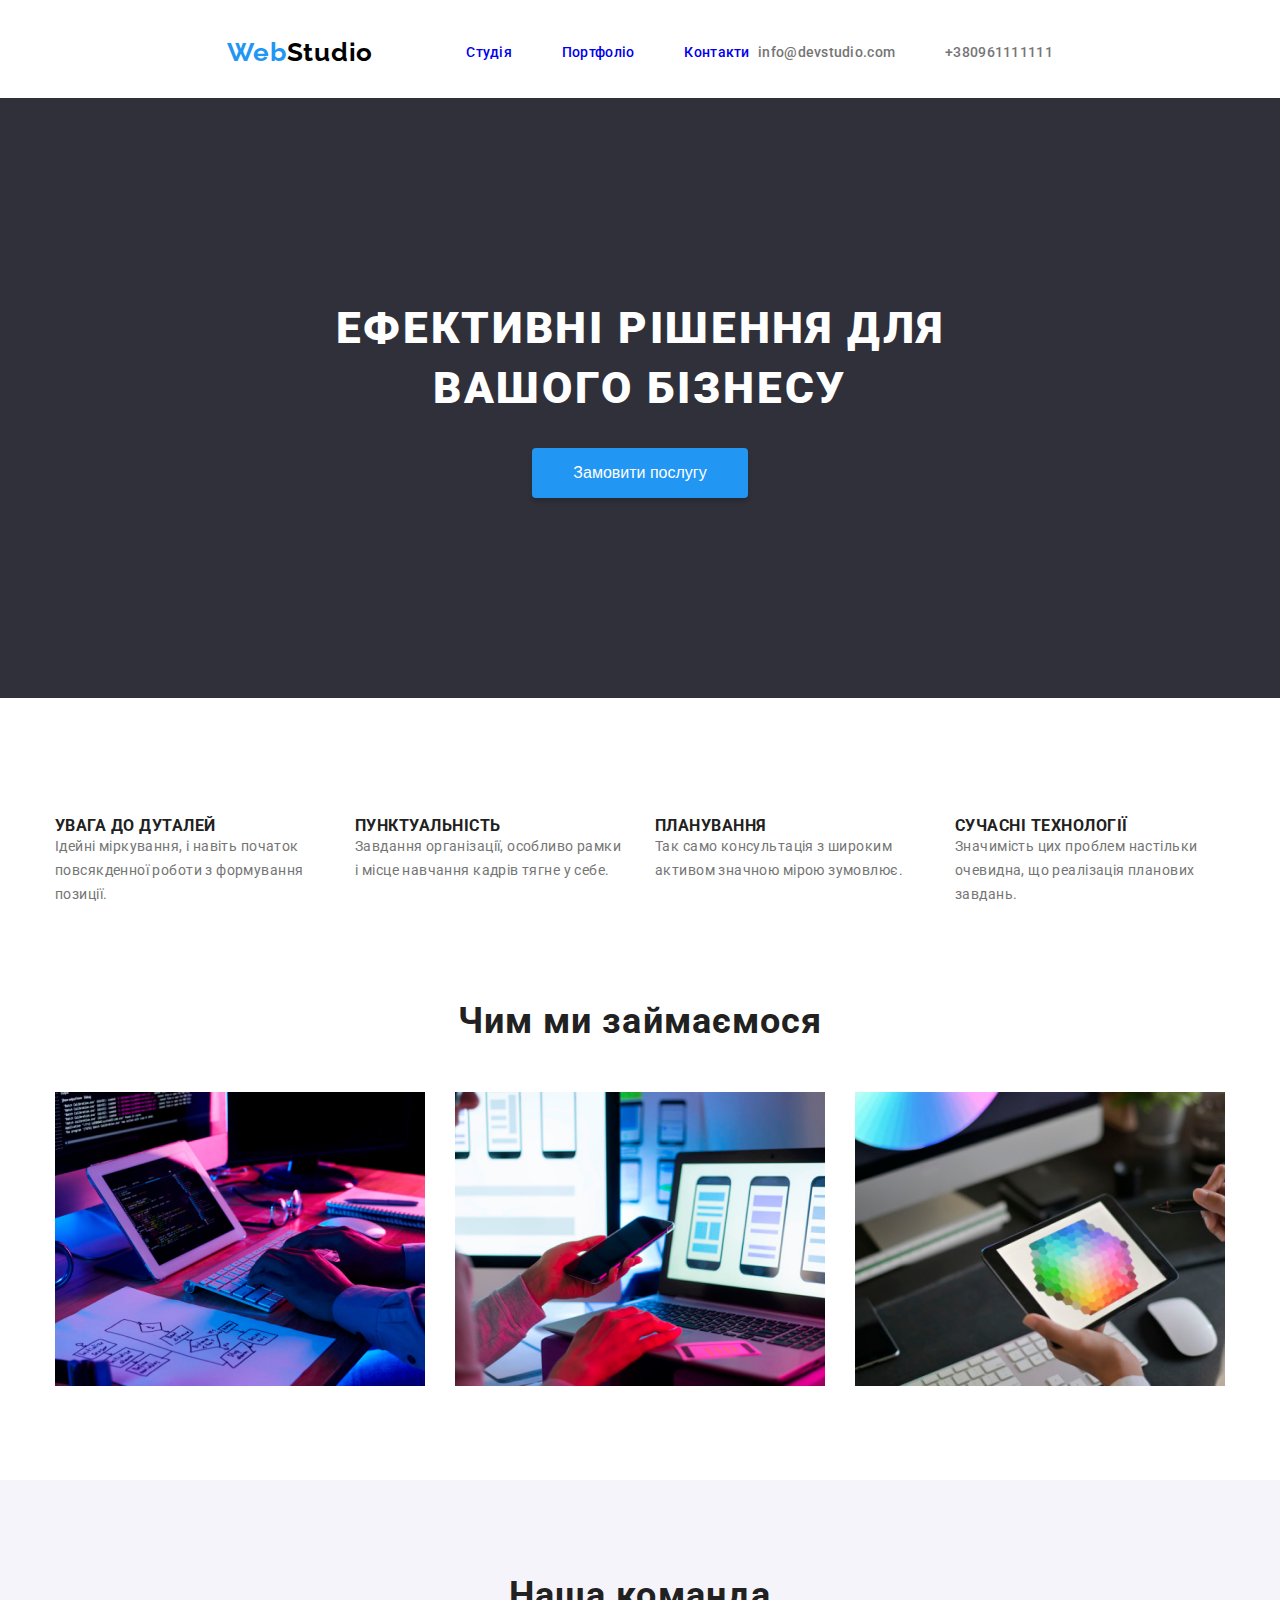
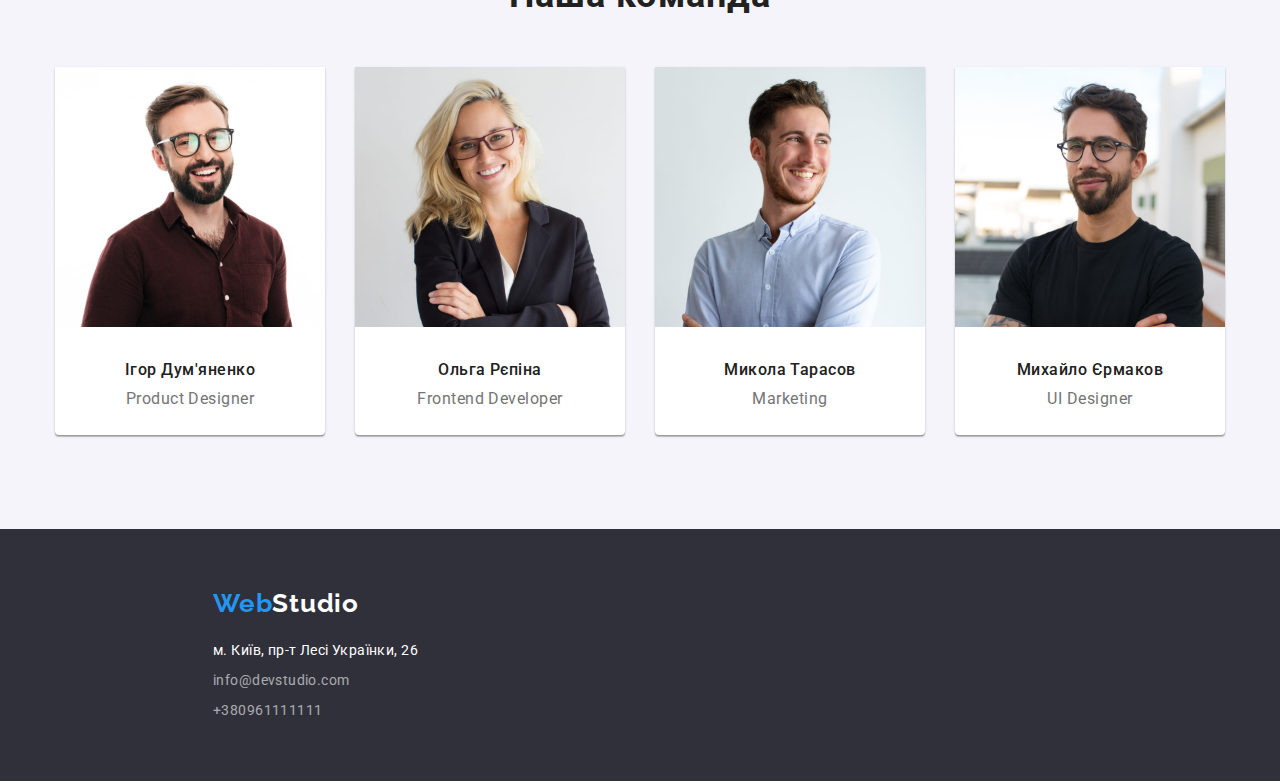
==== index.html @ 9a968c68 "clone" ====
<!DOCTYPE html>
<html lang="uk">
    <head>
        <title>Web Studio</title>
        <link rel="stylesheet" href="./style/style.css">
        <link href="https://fonts.googleapis.com/css?family=Roboto:400,500,700,900&display=swap" rel="stylesheet">
        <link href="https://fonts.googleapis.com/css?family=Raleway:700&display=swap" rel="stylesheet">
        <meta charset="UTF-8">
    </head>
    <body>
        <header id="pageTop" class="navigation-bar">
            <ul class="navigation">
                <li><a href="./index.html" class="logo"><span class="color-blue">Web</span>Studio</a></li>
                <li><a href="./index.html" class="nav-link">Студія</a></li>
                <li><a href="./portfolio.html" class="nav-link">Портфоліо</a></li>
                <li><a href="#contacts" class="nav-link">Контакти</a></li>
            </ul>
            <ul class="adress">
                <li><a href="mailto:info@devstudio.com" class="adress email">info@devstudio.com</a></li>
                <li><a href="tel:+380961111111" class="adress">+380961111111</a></li>
            </ul>
        </header>

        <main>
            <section class="hero-section">
                <h1 class="hero-title">Ефективні рішення для<br> вашого бізнесу</h1>
                <button class="make-order" type="button">Замовити послугу</button>
            </section>

            <section>
                <h2></h2>
                <ul class="feature-list">
                    <li class="feature">
                        <h3 class="feature-title">Увага до дуталей</h3>
                        <p class="feature-mean">
                            Ідейні міркування, і навіть початок повсякденної роботи з формування позиції.
                        </p>
                    </li>

                    <li class="feature">
                        <h3 class="feature-title">Пунктуальність</h3>
                        <p class="feature-mean">
                            Завдання організації, особливо рамки і місце навчання кадрів тягне у себе.
                        </p>
                    </li>

                    <li class="feature">
                        <h3 class="feature-title">Планування</h3>
                        <p class="feature-mean">
                            Так само консультація з широким активом значною мірою зумовлює.
                        </p>
                    </li>

                    <li class="feature">
                        <h3 class="feature-title">Сучасні технології</h3>
                        <p class="feature-mean">
                            Значимість цих проблем настільки очевидна, що реалізація планових завдань.
                        </p>
                    </li>
                </ul>
            </section>

            <section id="portfolio" class="portfolio">
                <h2 class="section-title">Чим ми займаємося</h2>
                <ul class="portfolio-img">
                    <img src="./images/image1.jpg" alt="Робота за компьютером" width="370px" height="294px">
                    <img src="./images/image2.jpg" alt="Робота за компьютером та телефоном" width="370px" height="294px">
                    <img src="./images/image3.jpg" alt="Робота за планшетом" width="370px" height="294px">
                </ul>
            </section>

            <section id="team" class="team">
                <h2 class="section-title">Наша команда</h2>
                <ul class="team-list">
                    <li class="part-of-team">
                        <img src="./images/igor.jpg" alt="Хлопець у окулярах" width="270px" height="260px">
                        <h3 class="team-member-name">Ігор Дум'яненко</h3>
                        <p class="team-member-post">Product Designer</p>
                    </li>
                    
                    <li class="part-of-team">
                        <img src="./images/olga.jpg" alt="Дівчина в окулярах" width="270px" height="260px">
                        <h3 class="team-member-name">Ольга Рєпіна</h3>
                        <p class="team-member-post">Frontend Developer</p>
                    </li>

                    <li class="part-of-team">
                        <img src="./images/mikola.jpg" alt="Усміхнений хлопець" width="270px" height="260px">
                        <h3 class="team-member-name">Микола Тарасов</h3>
                        <p class="team-member-post">Marketing</p>
                    </li>

                    <li class="part-of-team">
                        <img src="./images/mihaylo.jpg" alt="Хлопець у окулярах та чорній футболці" width="270px" height="260px">
                        <h3 class="team-member-name">Михайло Єрмаков</h3>
                        <p class="team-member-post">UI Designer</p>
                    </li>
                </ul>
            </section>
        </main>

        <footer id="contacts" class="contacts">
            <address>
                <ul class="adress-list">
                    <li class="footer"><a href="./index.html" class="logo footer"><span class="color-blue">Web</span>Studio</a></li>
                    <li class="address-footer"><a href="https://goo.gl/maps/CPtrU1FHBa2aNyZL9" target="_blank" rel="noopener noreferrer nofollow" class="map-adress">м. Київ, пр-т Лесі Українки, 26</a></li>
                    <li class="address-footer"><a href="mailto:info@devstudio.com" class="email-tel">info@devstudio.com</a></li>
                    <li class="address-footer"><a href="tel:+380961111111" class="email-tel">+380961111111</a></li>
                </ul>
            </address>
        </footer>

    </body>
</html>
---- style/style.css ----
p,
h1,
h2,
h3,
h4,
h5,
h6 {
  margin: 0;
}

ul,
ol {
  margin: 0;
  padding-left: 0;
}

button {
  cursor: pointer;
}

address {
  font-style: normal;
}

ul{
    list-style-type: none;
}

a{
    text-decoration: none;
}

a:visited{
    color: rgba(33, 33, 33, 1);
}

a:hover{
    color: rgba(33, 150, 243, 1);
}

a:focus{
    color: rgba(33, 150, 243, 1);
}

button:hover{
    cursor: pointer;
}

body{
    font-family: 'Roboto', 'Raleway', sans-serif;
    background-color: #FFFFFF;
    color: #212121;
    font-size: 14px;
}

.hiden{
    display: none;
}

.section-title{
    font-weight: 700;
    font-size: 36px;
    line-height: 1.17;
    text-align: center;
    letter-spacing: 0.03em;
    color: rgba(33, 33, 33, 1);
}




.navigation-bar{
    background: rgba(255, 255, 255, 1);
    height: 41px;
    display: flex;
    flex-direction: row;
    justify-content: space-around;
    align-items: center;
    padding: 24px 215px 25px 215px;
}

.navigation{
    display: flex;
    align-content: center;
    justify-content: center;
    align-items: center;
}

.nav-link{
    margin-left: 50px;
    font-weight: 500;
    
    line-height: 1.15;
    letter-spacing: 0.02em;
}

.adress{
    color: rgba(117, 117, 117, 1);
    display: flex;
    align-content: center;
    justify-content: center;
    align-items: center;
    font-weight: 500;
    
    line-height: 1.15;
    letter-spacing: 0.02em;
}

.email{
    margin-right: 50px;
}

.logo{
    margin-right: 43px;
    font-family: 'Raleway';
    font-weight: 700;
    font-size: 26px;
    line-height: 1.15;
    letter-spacing: 0.03em;
    color: rgba(0, 0, 0, 1);
}

.color-blue{
    color: rgba(33, 150, 243, 1);

}




.hero-section{
     
    margin-left: calc(50% - 50vw);
    width: 100vw;
    height: 600px;
    background: rgba(47, 48, 58, 1);
    color: rgba(255, 255, 255, 1);
    display: flex;
    align-items: center;
    flex-wrap: wrap;
    align-content: center;
    justify-content: center;
    flex-direction: column;
}

.hero-title{
    font-weight: 900;
    font-size: 44px;
    line-height: 1.365;
    text-align: center;
    letter-spacing: 0.06em;
    text-transform: uppercase;
}

.make-order{
    width: 216px;
    height: 50px;
    background: rgba(33, 150, 243, 1);
    box-shadow: 0px 4px 4px rgba(0, 0, 0, 0.15);
    border-radius: 4px;
    border: 0px;
    margin: 30px auto 0;
    color: rgba(255, 255, 255, 1);
    font-size: 16px;
}



.feature-list{
    width: fit-content;
    margin: 120px auto 0;
    gap: 30px;
    display: flex;
    align-content: center;
    flex-direction: row;
    align-items: flex-start;
    justify-content: center;
}

.feature{
    width: 270px;
}

.feature-mean{
    line-height: 1.72;
    letter-spacing: 0.03em;
    color: rgba(117, 117, 117, 1);
}

.feature-title{
    line-height: 0.98;
    letter-spacing: 0.03em;
    text-transform: uppercase;
    color: rgba(33, 33, 33, 1);
}




.portfolio-img{
    display: flex;
    flex-direction: row;
    align-content: center;
    justify-content: center;
    align-items: center;
    gap: 30px;
}

.portfolio{
    padding-bottom: 94px;
    margin-left: calc(50% - 50vw);
    width: 100vw;
    padding-top: 94px;
}

.portfolio > h2{
    margin-bottom: 50px;
}




.team{
     
    margin-left: calc(50% - 50vw);
    width: 100vw;
    background: rgba(245, 244, 250, 1);
    padding-bottom: 94px;
    padding-top: 94px;
}

.team > h2{
    margin-bottom: 50px;
}

.team-list{
    display: flex;
    gap: 30px;
    width: fit-content;
    margin: 0 auto;
}

.part-of-team{
    background: #FFFFFF;
    width: 270px;
    height: 368px;
    box-shadow: 0px 1px 3px rgba(0, 0, 0, 0.12), 0px 1px 1px rgba(0, 0, 0, 0.14), 0px 2px 1px rgba(0, 0, 0, 0.2);
    border-radius: 0px 0px 4px 4px;
     
    padding: 0;
}

.team-member-name{
    margin: 30px auto 10px;

    font-weight: 500;
    font-size: 16px;
    line-height: 1.2;
    text-align: center;
    letter-spacing: 0.03em;
    color: rgba(33, 33, 33, 1);
}

.team-member-post{
    margin: 10px auto 30px;

    font-size: 16px;
    line-height: 1.2;
    text-align: center;
    letter-spacing: 0.03em;
    color: rgba(117, 117, 117, 1);
}



.contacts{
    margin-left: calc(50% - 50vw);
    width: 100vw;
    background: rgba(47, 48, 58, 1);
    height: 192px;
    padding-top: 60px;
    margin-bottom: -5px;
}

.adress-list{
    margin-left: 213px;
}

.footer{
    height: 31px;
    margin-bottom: 20px;
}

.logo.footer{
    color: rgba(255, 255, 255, 1);
}

.address-footer{
    margin-bottom: 9px;
    line-height: 1.5;
    letter-spacing: 0.03em;
    font-style: normal;
}

.email-tel{
    color: rgba(255, 255, 255, 0.6);
}

.map-adress{
    color: rgba(255, 255, 255, 1);
}

.map-adress:hover{
    color: rgba(255, 255, 255, 1);
}



.nav-button{
    padding: 6px 22px;
    background: rgba(245, 244, 250, 1);
    border-radius: 4px;
    border: 0px;
    color: rgba(33, 33, 33, 1);
}

.nav-button:hover{
    background: rgba(33, 150, 243, 1);
    box-shadow: 0px 3px 1px rgba(0, 0, 0, 0.1), 0px 1px 2px rgba(0, 0, 0, 0.08), 0px 2px 2px rgba(0, 0, 0, 0.12);
    border-radius: 4px;
    color: rgba(255, 255, 255, 1);
}

.nav-button:focus{
    background: rgba(33, 150, 243, 1);
    box-shadow: 0px 3px 1px rgba(0, 0, 0, 0.1), 0px 1px 2px rgba(0, 0, 0, 0.08), 0px 2px 2px rgba(0, 0, 0, 0.12);
    border-radius: 4px;
    color: rgba(255, 255, 255, 1);
}

.button-list{
    display: flex;
    align-items: center;
    flex-wrap: nowrap;
    flex-direction: row;
    justify-content: center;
    gap: 8px;
}




.portfolio-list-of-projects{
    margin: 0 auto 94px;
    margin-top: 50px;
    display: flex;
    flex-wrap: wrap;
    align-items: center;
    justify-content: center;
    flex-direction: row;
    align-content: center;
    gap: 30px;
    width: 1200px;
}

.portfolio-list-of-projects>li{
    width: 370px;
    height: 404px;
    border: 1px solid rgb(238, 238, 238);
}

.project-name{
    width: 322px;
    margin: 20px 24px 0;


     
    font-weight: 700;
    font-size: 18px;
    line-height: 2;
    letter-spacing: 0.06em;
    color: rgba(33, 33, 33, 1);
}

.project-category{
    width: 322px;
    margin: 4px 24px 20px;

     
    
    font-size: 16px;
    line-height: 1.88;
    letter-spacing: 0.03em;
    color: rgba(117, 117, 117, 1);
}
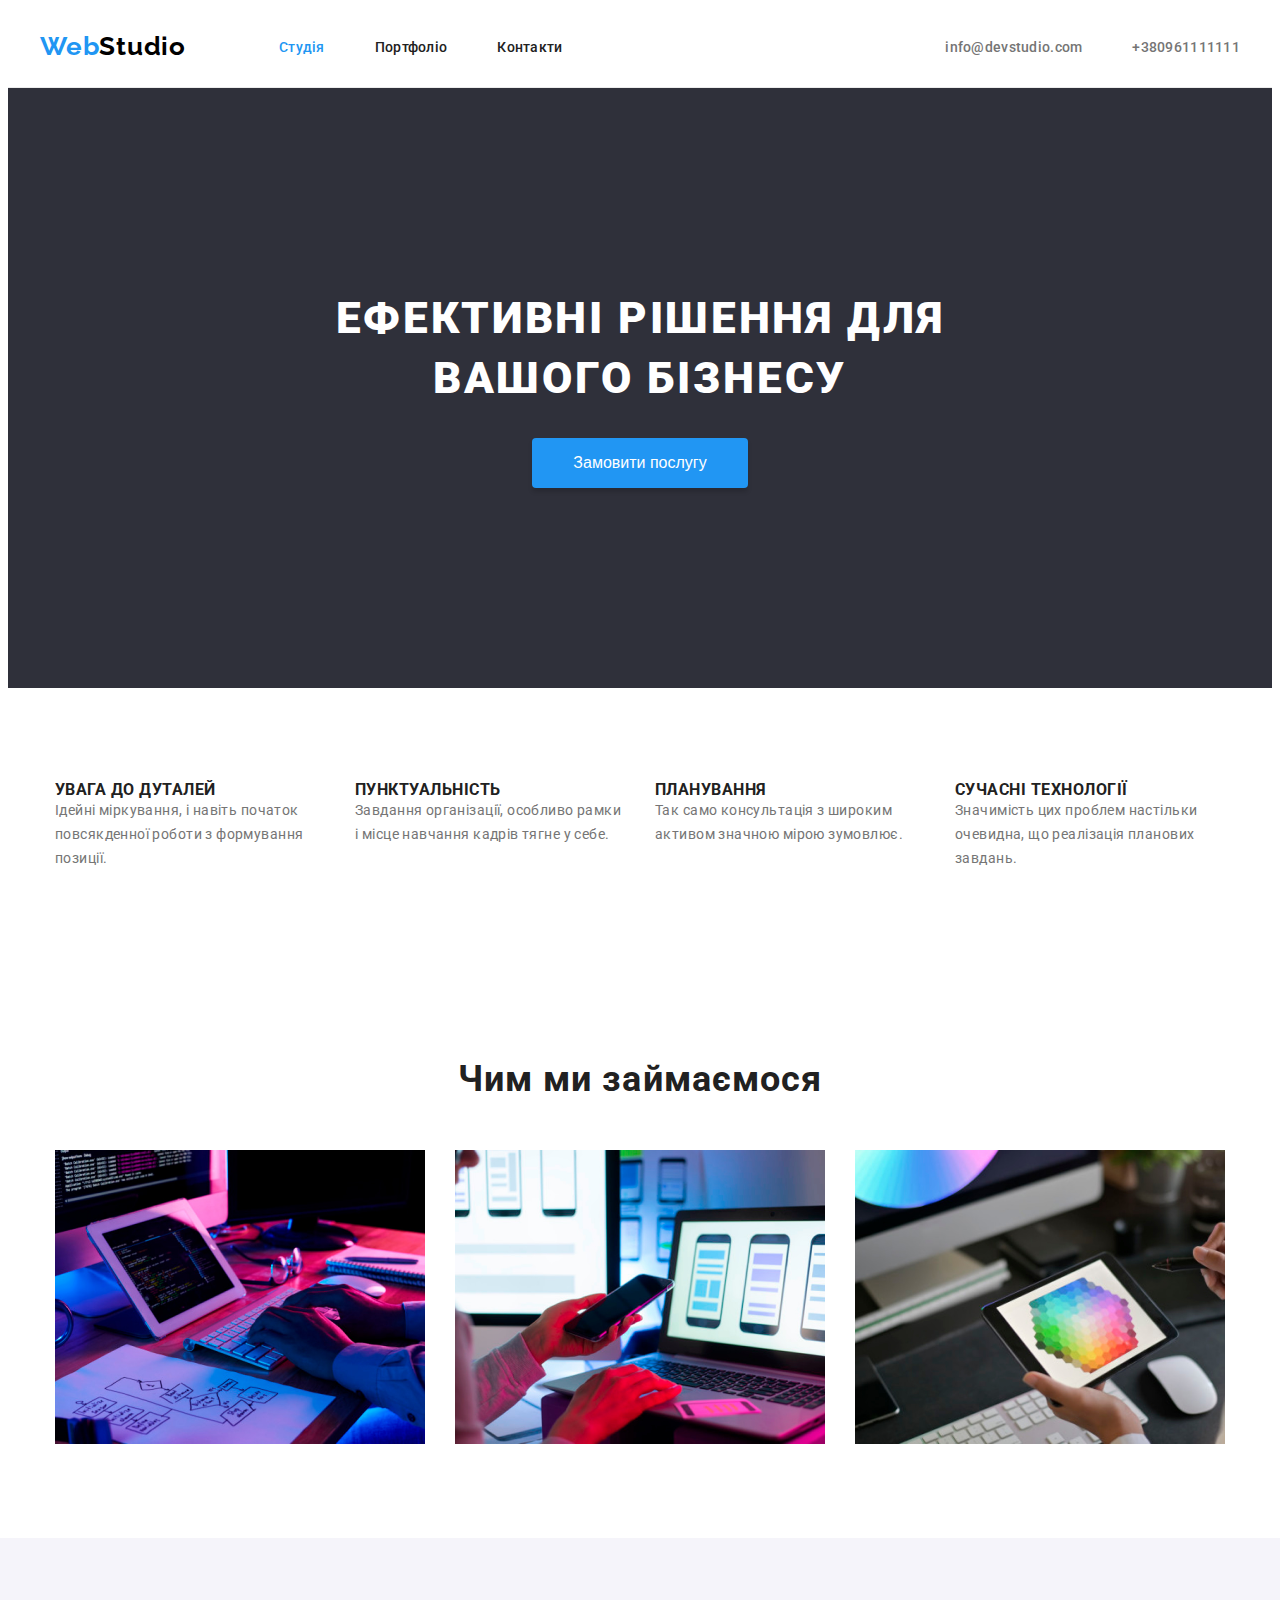
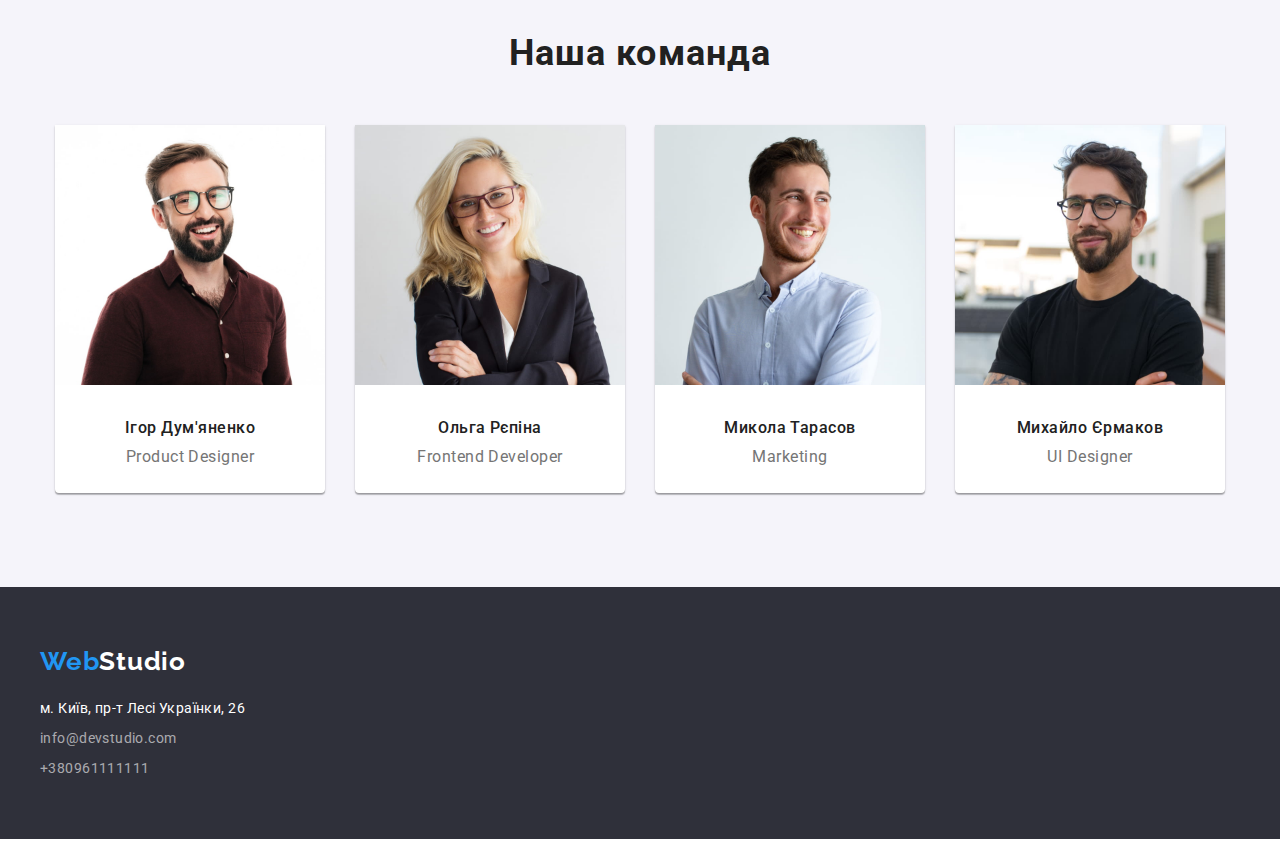
==== commit 7d9128a2: "виправлення с 3 домашнього" ====
--- a/index.html
+++ b/index.html
@@ -9,105 +9,117 @@
     </head>
     <body>
         <header id="pageTop" class="navigation-bar">
-            <ul class="navigation">
-                <li><a href="./index.html" class="logo"><span class="color-blue">Web</span>Studio</a></li>
-                <li><a href="./index.html" class="nav-link">Студія</a></li>
-                <li><a href="./portfolio.html" class="nav-link">Портфоліо</a></li>
-                <li><a href="#contacts" class="nav-link">Контакти</a></li>
-            </ul>
-            <ul class="adress">
-                <li><a href="mailto:info@devstudio.com" class="adress email">info@devstudio.com</a></li>
-                <li><a href="tel:+380961111111" class="adress">+380961111111</a></li>
-            </ul>
+            <div class="container navigation-container">
+                <ul class="navigation">
+                    <li><a href="./index.html" class="logo"><span class="color-blue">Web</span>Studio</a></li>
+                    <li><a href="./index.html" class="nav-link current">Студія</a></li>
+                    <li><a href="./portfolio.html" class="nav-link">Портфоліо</a></li>
+                    <li><a href="#contacts" class="nav-link">Контакти</a></li>
+                </ul>
+                <ul class="adress">
+                    <li><a href="mailto:info@devstudio.com" class="adress email">info@devstudio.com</a></li>
+                    <li><a href="tel:+380961111111" class="adress">+380961111111</a></li>
+                </ul>
+            </div>
         </header>
 
         <main>
-            <section class="hero-section">
-                <h1 class="hero-title">Ефективні рішення для<br> вашого бізнесу</h1>
-                <button class="make-order" type="button">Замовити послугу</button>
+            <section class="hero-section section">
+                <div class="container hero-container">
+                    <h1 class="hero-title">Ефективні рішення для<br> вашого бізнесу</h1>
+                    <button class="make-order" type="button">Замовити послугу</button>
+                </div>
             </section>
 
-            <section>
-                <h2></h2>
-                <ul class="feature-list">
-                    <li class="feature">
-                        <h3 class="feature-title">Увага до дуталей</h3>
-                        <p class="feature-mean">
-                            Ідейні міркування, і навіть початок повсякденної роботи з формування позиції.
-                        </p>
-                    </li>
-
-                    <li class="feature">
-                        <h3 class="feature-title">Пунктуальність</h3>
-                        <p class="feature-mean">
-                            Завдання організації, особливо рамки і місце навчання кадрів тягне у себе.
-                        </p>
-                    </li>
-
-                    <li class="feature">
-                        <h3 class="feature-title">Планування</h3>
-                        <p class="feature-mean">
-                            Так само консультація з широким активом значною мірою зумовлює.
-                        </p>
-                    </li>
-
-                    <li class="feature">
-                        <h3 class="feature-title">Сучасні технології</h3>
-                        <p class="feature-mean">
-                            Значимість цих проблем настільки очевидна, що реалізація планових завдань.
-                        </p>
-                    </li>
-                </ul>
+            <section class="section">
+                <div class="container feature-list-container">
+                    <h2 class="hiden">Заголовок h2</h2>
+                    <ul class="feature-list">
+                        <li class="feature">
+                            <h3 class="feature-title">Увага до дуталей</h3>
+                            <p class="feature-mean">
+                                Ідейні міркування, і навіть початок повсякденної роботи з формування позиції.
+                            </p>
+                        </li>
+    
+                        <li class="feature">
+                            <h3 class="feature-title">Пунктуальність</h3>
+                            <p class="feature-mean">
+                                Завдання організації, особливо рамки і місце навчання кадрів тягне у себе.
+                            </p>
+                        </li>
+    
+                        <li class="feature">
+                            <h3 class="feature-title">Планування</h3>
+                            <p class="feature-mean">
+                                Так само консультація з широким активом значною мірою зумовлює.
+                            </p>
+                        </li>
+    
+                        <li class="feature">
+                            <h3 class="feature-title">Сучасні технології</h3>
+                            <p class="feature-mean">
+                                Значимість цих проблем настільки очевидна, що реалізація планових завдань.
+                            </p>
+                        </li>
+                    </ul>
+                </div>
             </section>
 
-            <section id="portfolio" class="portfolio">
-                <h2 class="section-title">Чим ми займаємося</h2>
-                <ul class="portfolio-img">
-                    <img src="./images/image1.jpg" alt="Робота за компьютером" width="370px" height="294px">
-                    <img src="./images/image2.jpg" alt="Робота за компьютером та телефоном" width="370px" height="294px">
-                    <img src="./images/image3.jpg" alt="Робота за планшетом" width="370px" height="294px">
-                </ul>
+            <section id="portfolio" class="portfolio section">
+                <div class="container">
+                    <h2 class="section-title">Чим ми займаємося</h2>
+                    <ul class="portfolio-img">
+                        <img src="./images/image1.jpg" alt="Робота за компьютером" width="370px" height="294px">
+                        <img src="./images/image2.jpg" alt="Робота за компьютером та телефоном" width="370px" height="294px">
+                        <img src="./images/image3.jpg" alt="Робота за планшетом" width="370px" height="294px">
+                    </ul>
+                </div>
             </section>
 
-            <section id="team" class="team">
-                <h2 class="section-title">Наша команда</h2>
-                <ul class="team-list">
-                    <li class="part-of-team">
-                        <img src="./images/igor.jpg" alt="Хлопець у окулярах" width="270px" height="260px">
-                        <h3 class="team-member-name">Ігор Дум'яненко</h3>
-                        <p class="team-member-post">Product Designer</p>
-                    </li>
-                    
-                    <li class="part-of-team">
-                        <img src="./images/olga.jpg" alt="Дівчина в окулярах" width="270px" height="260px">
-                        <h3 class="team-member-name">Ольга Рєпіна</h3>
-                        <p class="team-member-post">Frontend Developer</p>
-                    </li>
-
-                    <li class="part-of-team">
-                        <img src="./images/mikola.jpg" alt="Усміхнений хлопець" width="270px" height="260px">
-                        <h3 class="team-member-name">Микола Тарасов</h3>
-                        <p class="team-member-post">Marketing</p>
-                    </li>
-
-                    <li class="part-of-team">
-                        <img src="./images/mihaylo.jpg" alt="Хлопець у окулярах та чорній футболці" width="270px" height="260px">
-                        <h3 class="team-member-name">Михайло Єрмаков</h3>
-                        <p class="team-member-post">UI Designer</p>
-                    </li>
-                </ul>
+            <section id="team" class="team section">
+                <div class="container">
+                    <h2 class="section-title">Наша команда</h2>
+                    <ul class="team-list">
+                        <li class="part-of-team">
+                            <img src="./images/igor.jpg" alt="Хлопець у окулярах" width="270px" height="260px">
+                            <h3 class="team-member-name">Ігор Дум'яненко</h3>
+                            <p class="team-member-post">Product Designer</p>
+                        </li>
+                        
+                        <li class="part-of-team">
+                            <img src="./images/olga.jpg" alt="Дівчина в окулярах" width="270px" height="260px">
+                            <h3 class="team-member-name">Ольга Рєпіна</h3>
+                            <p class="team-member-post">Frontend Developer</p>
+                        </li>
+    
+                        <li class="part-of-team">
+                            <img src="./images/mikola.jpg" alt="Усміхнений хлопець" width="270px" height="260px">
+                            <h3 class="team-member-name">Микола Тарасов</h3>
+                            <p class="team-member-post">Marketing</p>
+                        </li>
+    
+                        <li class="part-of-team">
+                            <img src="./images/mihaylo.jpg" alt="Хлопець у окулярах та чорній футболці" width="270px" height="260px">
+                            <h3 class="team-member-name">Михайло Єрмаков</h3>
+                            <p class="team-member-post">UI Designer</p>
+                        </li>
+                    </ul>
+                </div>
             </section>
         </main>
 
         <footer id="contacts" class="contacts">
-            <address>
-                <ul class="adress-list">
-                    <li class="footer"><a href="./index.html" class="logo footer"><span class="color-blue">Web</span>Studio</a></li>
-                    <li class="address-footer"><a href="https://goo.gl/maps/CPtrU1FHBa2aNyZL9" target="_blank" rel="noopener noreferrer nofollow" class="map-adress">м. Київ, пр-т Лесі Українки, 26</a></li>
-                    <li class="address-footer"><a href="mailto:info@devstudio.com" class="email-tel">info@devstudio.com</a></li>
-                    <li class="address-footer"><a href="tel:+380961111111" class="email-tel">+380961111111</a></li>
-                </ul>
-            </address>
+            <div class="container">
+                <address>
+                    <ul class="adress-list">
+                        <li class="footer"><a href="./index.html" class="logo footer"><span class="color-blue">Web</span>Studio</a></li>
+                        <li class="address-footer"><a href="https://goo.gl/maps/CPtrU1FHBa2aNyZL9" target="_blank" rel="noopener noreferrer nofollow" class="map-adress">м. Київ, пр-т Лесі Українки, 26</a></li>
+                        <li class="address-footer"><a href="mailto:info@devstudio.com" class="email-tel">info@devstudio.com</a></li>
+                        <li class="address-footer"><a href="tel:+380961111111" class="email-tel">+380961111111</a></li>
+                    </ul>
+                </address>
+            </div>
         </footer>
 
     </body>
--- a/style/style.css
+++ b/style/style.css
@@ -34,6 +34,10 @@
     color: rgba(33, 33, 33, 1);
 }
 
+a{
+    color: rgba(33, 33, 33, 1);
+}
+
 a:hover{
     color: rgba(33, 150, 243, 1);
 }
@@ -53,6 +57,18 @@
     font-size: 14px;
 }
 
+.section{
+    padding-top: 94px;
+    padding-bottom: 94px;
+}
+
+.container{
+    width: 1200px;
+    padding-right: 15px;
+    padding-left: 15px;
+    margin: 0 auto;
+}
+
 .hiden{
     display: none;
 }
@@ -64,19 +80,23 @@
     text-align: center;
     letter-spacing: 0.03em;
     color: rgba(33, 33, 33, 1);
-}
-
-
+    margin-bottom: 50px;
+}
 
 
 .navigation-bar{
+    padding-top: 24px;
+    padding-bottom: 24px;
     background: rgba(255, 255, 255, 1);
-    height: 41px;
+    height: 31px;
+    border-bottom: 1px solid rgba(236, 236, 236, 1);
+}
+
+.navigation-container{
     display: flex;
     flex-direction: row;
     justify-content: space-around;
     align-items: center;
-    padding: 24px 215px 25px 215px;
 }
 
 .navigation{
@@ -89,7 +109,6 @@
 .nav-link{
     margin-left: 50px;
     font-weight: 500;
-    
     line-height: 1.15;
     letter-spacing: 0.02em;
 }
@@ -101,7 +120,7 @@
     justify-content: center;
     align-items: center;
     font-weight: 500;
-    
+    margin-left: auto;
     line-height: 1.15;
     letter-spacing: 0.02em;
 }
@@ -129,18 +148,19 @@
 
 
 .hero-section{
-     
-    margin-left: calc(50% - 50vw);
-    width: 100vw;
-    height: 600px;
+    padding-top: 200px;
+    padding-bottom: 200px;
     background: rgba(47, 48, 58, 1);
     color: rgba(255, 255, 255, 1);
-    display: flex;
-    align-items: center;
-    flex-wrap: wrap;
-    align-content: center;
-    justify-content: center;
-    flex-direction: column;
+}
+
+.hero-container{
+        display: flex;
+        align-items: center;
+        flex-wrap: wrap;
+        align-content: center;
+        justify-content: center;
+        flex-direction: column;
 }
 
 .hero-title{
@@ -167,14 +187,18 @@
 
 
 .feature-list{
+    margin: 0 auto;
     width: fit-content;
-    margin: 120px auto 0;
-    gap: 30px;
     display: flex;
     align-content: center;
     flex-direction: row;
     align-items: flex-start;
     justify-content: center;
+    gap: 30px;
+}
+
+.feature-list-container{
+    
 }
 
 .feature{
@@ -221,12 +245,9 @@
 
 
 .team{
-     
     margin-left: calc(50% - 50vw);
     width: 100vw;
     background: rgba(245, 244, 250, 1);
-    padding-bottom: 94px;
-    padding-top: 94px;
 }
 
 .team > h2{
@@ -246,13 +267,11 @@
     height: 368px;
     box-shadow: 0px 1px 3px rgba(0, 0, 0, 0.12), 0px 1px 1px rgba(0, 0, 0, 0.14), 0px 2px 1px rgba(0, 0, 0, 0.2);
     border-radius: 0px 0px 4px 4px;
-     
     padding: 0;
 }
 
 .team-member-name{
     margin: 30px auto 10px;
-
     font-weight: 500;
     font-size: 16px;
     line-height: 1.2;
@@ -282,10 +301,6 @@
     margin-bottom: -5px;
 }
 
-.adress-list{
-    margin-left: 213px;
-}
-
 .footer{
     height: 31px;
     margin-bottom: 20px;
@@ -392,4 +407,8 @@
     line-height: 1.88;
     letter-spacing: 0.03em;
     color: rgba(117, 117, 117, 1);
+}
+
+.nav-link.current {
+    color: rgba(33, 150, 243, 1);
 }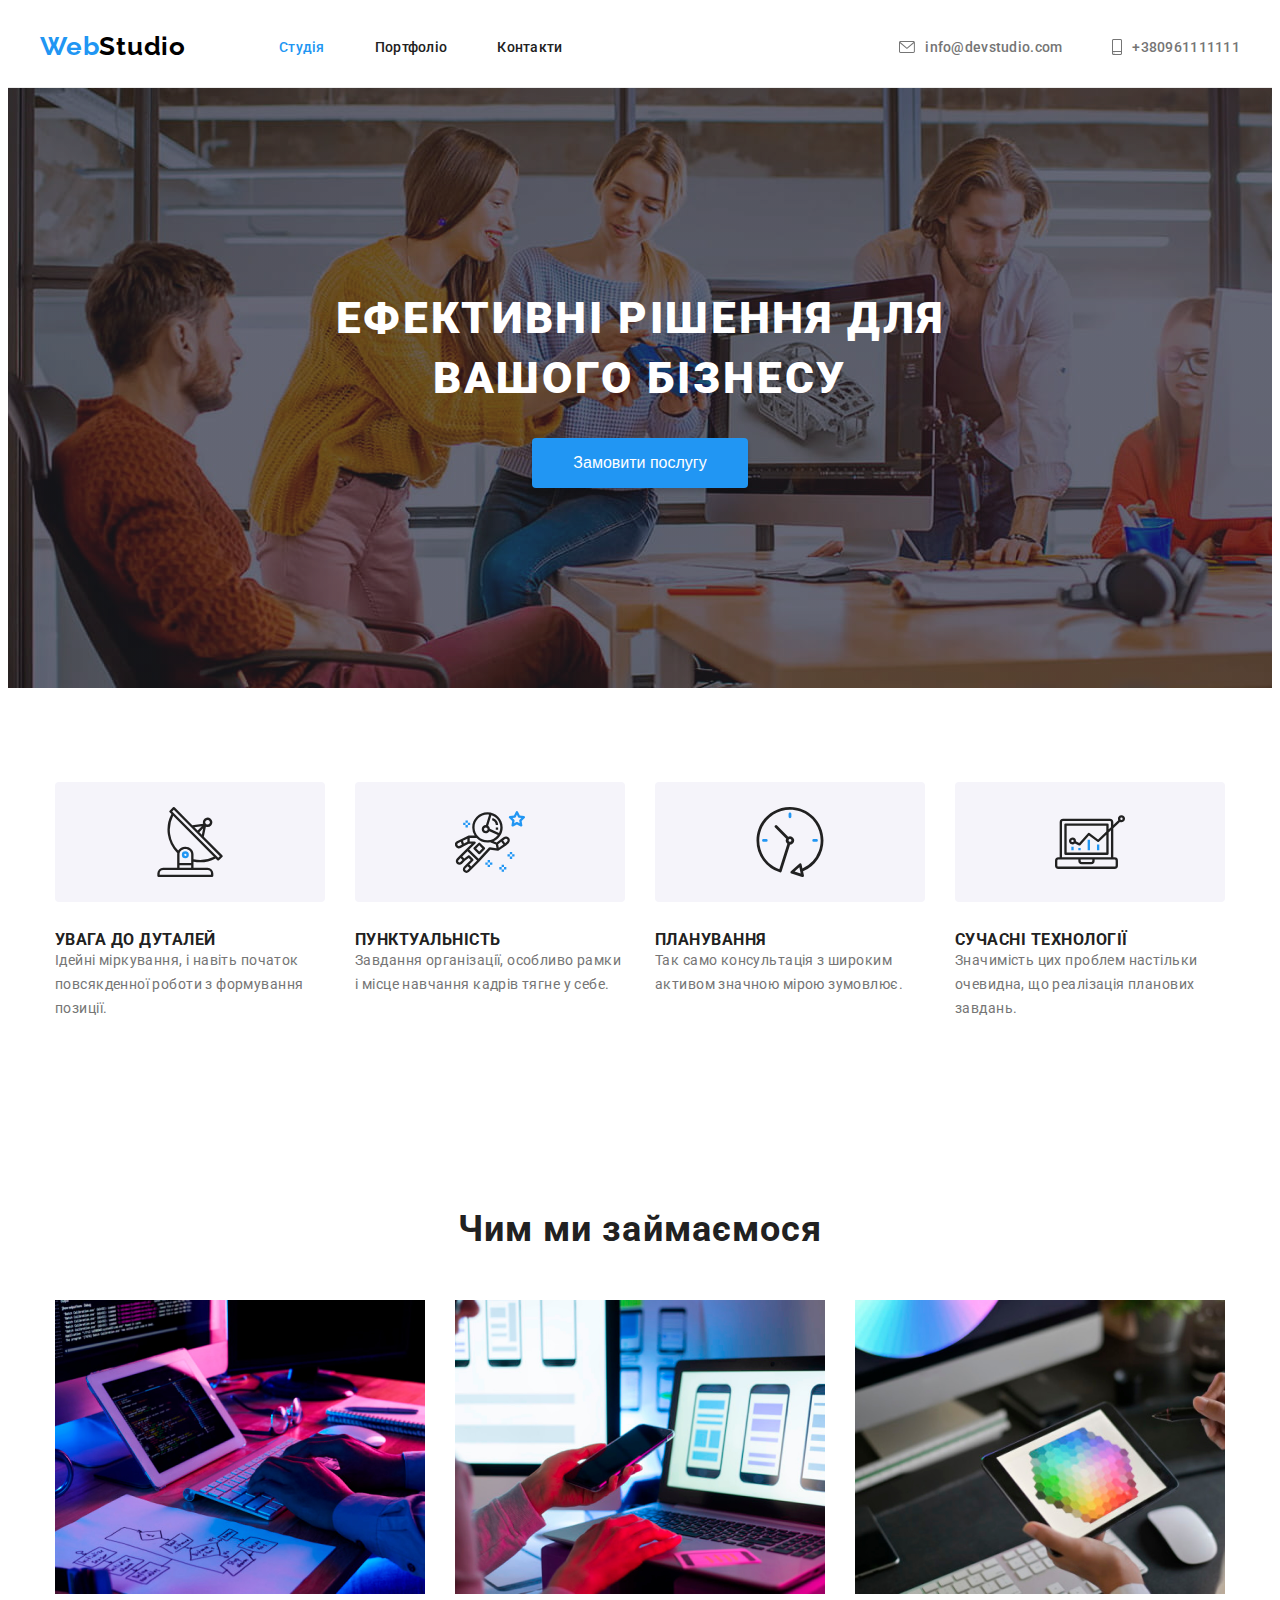
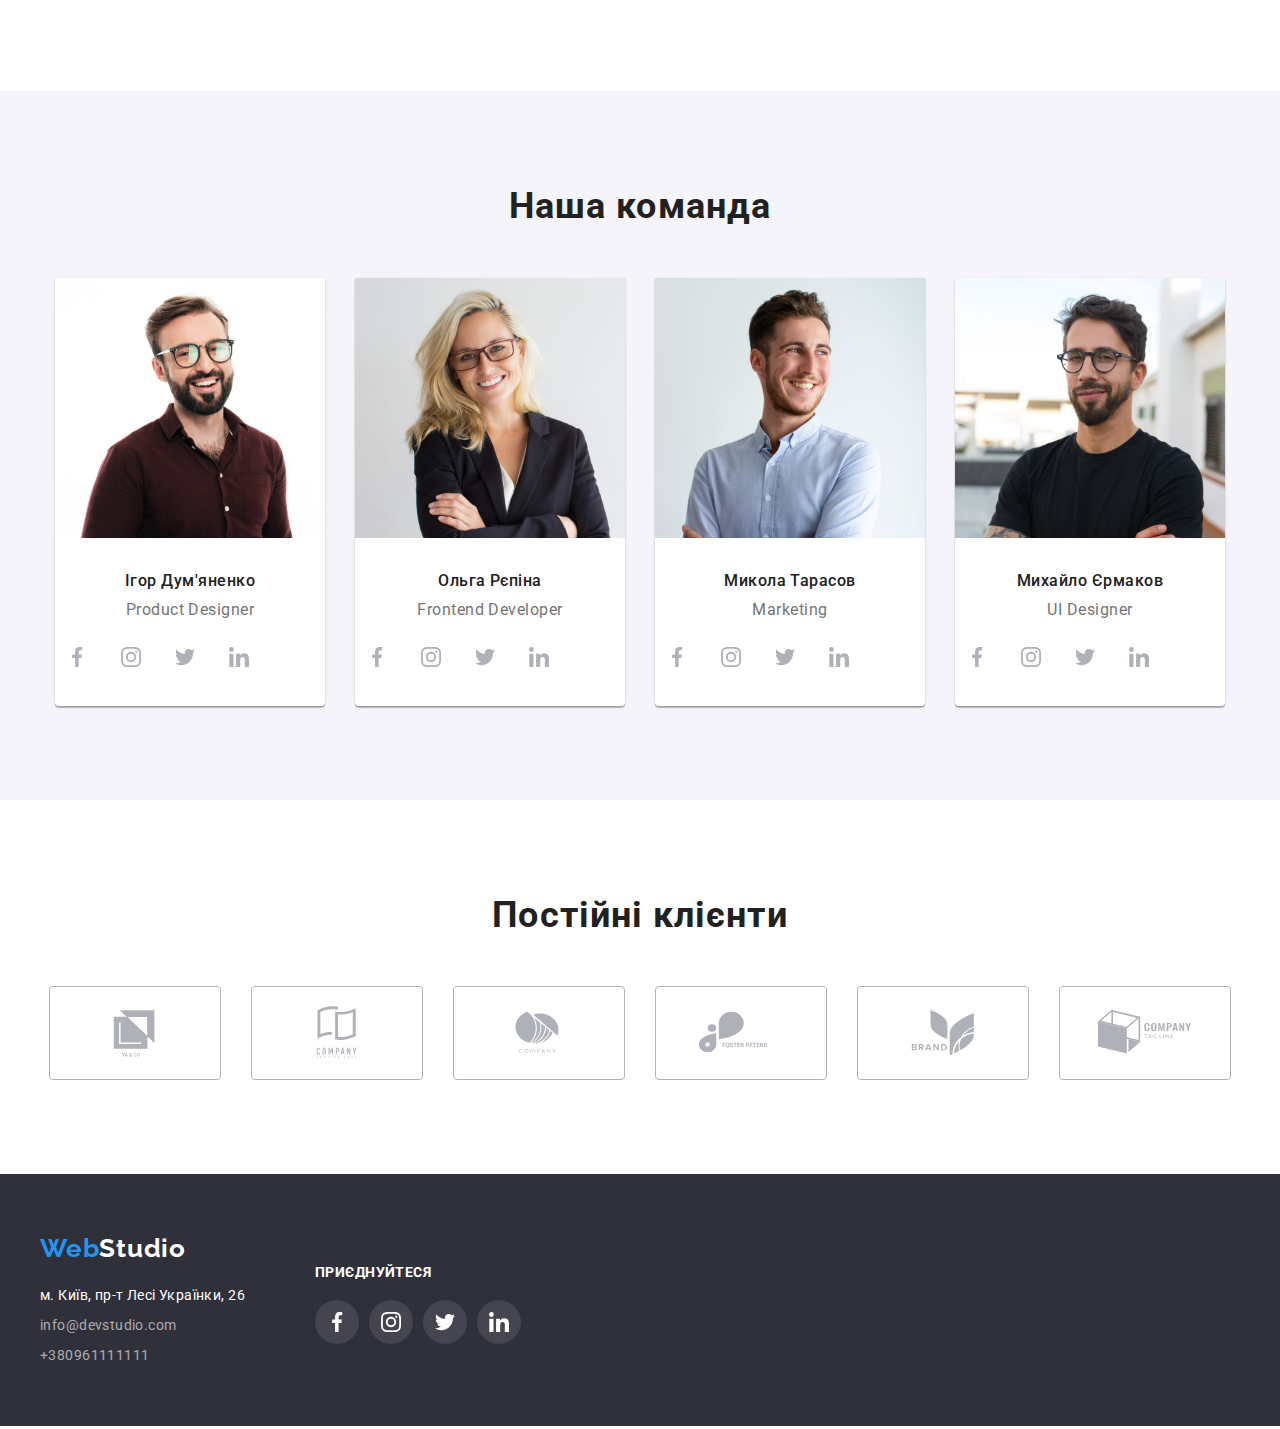
==== commit 6fb49c8e: "виконав" ====
--- a/index.html
+++ b/index.html
@@ -16,9 +16,19 @@
                     <li><a href="./portfolio.html" class="nav-link">Портфоліо</a></li>
                     <li><a href="#contacts" class="nav-link">Контакти</a></li>
                 </ul>
-                <ul class="adress">
-                    <li><a href="mailto:info@devstudio.com" class="adress email">info@devstudio.com</a></li>
-                    <li><a href="tel:+380961111111" class="adress">+380961111111</a></li>
+                <ul class="adress-list-header">
+                    <li><a href="mailto:info@devstudio.com" class="adress email">
+                        <svg class="adress-icon" width="16" height="12">
+                            <use href="./images/icons.svg#icon-envelope-1"></use>
+                        </svg>
+                        info@devstudio.com
+                    </a></li>
+                    <li><a href="tel:+380961111111" class="adress">
+                        <svg class="adress-icon" width="10" height="16">
+                            <use href="./images/icons.svg#icon-smartphone-1"></use>
+                        </svg>
+                        +380961111111
+                    </a></li>
                 </ul>
             </div>
         </header>
@@ -36,6 +46,11 @@
                     <h2 class="hiden">Заголовок h2</h2>
                     <ul class="feature-list">
                         <li class="feature">
+                            <div class="icon-container">
+                                <svg class="feture-list-icon" width="70px" height="70px">
+                                    <use href="./images/icons.svg#icon-antenna-1"></use>
+                                </svg>
+                            </div>
                             <h3 class="feature-title">Увага до дуталей</h3>
                             <p class="feature-mean">
                                 Ідейні міркування, і навіть початок повсякденної роботи з формування позиції.
@@ -43,6 +58,11 @@
                         </li>
     
                         <li class="feature">
+                            <div class="icon-container">
+                                <svg class="feture-list-icon" width="70px" height="70px">
+                                    <use href="./images/icons.svg#icon-astronaut-1"></use>
+                                </svg>
+                            </div>
                             <h3 class="feature-title">Пунктуальність</h3>
                             <p class="feature-mean">
                                 Завдання організації, особливо рамки і місце навчання кадрів тягне у себе.
@@ -50,6 +70,11 @@
                         </li>
     
                         <li class="feature">
+                            <div class="icon-container">
+                                <svg class="feture-list-icon" width="70px" height="70px">
+                                    <use href="./images/icons.svg#icon-clock-1"></use>
+                                </svg>
+                            </div>
                             <h3 class="feature-title">Планування</h3>
                             <p class="feature-mean">
                                 Так само консультація з широким активом значною мірою зумовлює.
@@ -57,6 +82,11 @@
                         </li>
     
                         <li class="feature">
+                            <div class="icon-container">
+                                <svg class="feture-list-icon" width="70px" height="70px">
+                                    <use href="./images/icons.svg#icon-diagram-1"></use>
+                                </svg>
+                            </div>
                             <h3 class="feature-title">Сучасні технології</h3>
                             <p class="feature-mean">
                                 Значимість цих проблем настільки очевидна, що реалізація планових завдань.
@@ -70,9 +100,9 @@
                 <div class="container">
                     <h2 class="section-title">Чим ми займаємося</h2>
                     <ul class="portfolio-img">
-                        <img src="./images/image1.jpg" alt="Робота за компьютером" width="370px" height="294px">
-                        <img src="./images/image2.jpg" alt="Робота за компьютером та телефоном" width="370px" height="294px">
-                        <img src="./images/image3.jpg" alt="Робота за планшетом" width="370px" height="294px">
+                        <li><img src="./images/image1.jpg" alt="Робота за компьютером" width="370px" height="294px"></li>
+                        <li><img src="./images/image2.jpg" alt="Робота за компьютером та телефоном" width="370px" height="294px"></li>
+                        <li><img src="./images/image3.jpg" alt="Робота за планшетом" width="370px" height="294px"></li>
                     </ul>
                 </div>
             </section>
@@ -81,36 +111,201 @@
                 <div class="container">
                     <h2 class="section-title">Наша команда</h2>
                     <ul class="team-list">
-                        <li class="part-of-team">
+                        <li class="part-of-team">                            
                             <img src="./images/igor.jpg" alt="Хлопець у окулярах" width="270px" height="260px">
                             <h3 class="team-member-name">Ігор Дум'яненко</h3>
                             <p class="team-member-post">Product Designer</p>
+                            <ul class="team-soc-list">
+                                <li class="team-soc-item">
+                                    <a href="" class="team-soc-link">
+                                        <svg class="team-soc-icon" width="44" height="44">
+                                            <use href="./images/icons.svg#icon-facebook-1"></use>
+                                        </svg>
+                                    </a>
+                                </li>
+                                <li class="team-soc-item">
+                                    <a href="" class="team-soc-link">
+                                        <svg class="team-soc-icon" width="44" height="44">
+                                            <use href="./images/icons.svg#icon-instagram-2"></use>
+                                        </svg>
+                                    </a>
+                                </li>
+                                <li class="team-soc-item">
+                                    <a href="" class="team-soc-link">
+                                        <svg class="team-soc-icon" width="44" height="44">
+                                            <use href="./images/icons.svg#icon-twitter-1"></use>
+                                        </svg>
+                                    </a>
+                                </li>
+                                <li class="team-soc-item">
+                                    <a href="" class="team-soc-link">
+                                        <svg class="team-soc-icon" width="44" height="44">
+                                            <use href="./images/icons.svg#icon-linkedin-1"></use>
+                                        </svg>
+                                    </a>
+                                </li>
+                            </ul>
                         </li>
                         
                         <li class="part-of-team">
                             <img src="./images/olga.jpg" alt="Дівчина в окулярах" width="270px" height="260px">
                             <h3 class="team-member-name">Ольга Рєпіна</h3>
                             <p class="team-member-post">Frontend Developer</p>
+                            <ul class="team-soc-list">
+                                <li class="team-soc-item">
+                                    <a href="" class="team-soc-link">
+                                        <svg class="team-soc-icon" width="44" height="44">
+                                            <use href="./images/icons.svg#icon-facebook-1"></use>
+                                        </svg>
+                                    </a>
+                                </li>
+                                <li class="team-soc-item">
+                                    <a href="" class="team-soc-link">
+                                        <svg class="team-soc-icon" width="44" height="44">
+                                            <use href="./images/icons.svg#icon-instagram-2"></use>
+                                        </svg>
+                                    </a>
+                                </li>
+                                <li class="team-soc-item">
+                                    <a href="" class="team-soc-link">
+                                        <svg class="team-soc-icon" width="44" height="44">
+                                            <use href="./images/icons.svg#icon-twitter-1"></use>
+                                        </svg>
+                                    </a>
+                                </li>
+                                <li class="team-soc-item">
+                                    <a href="" class="team-soc-link">
+                                        <svg class="team-soc-icon" width="44" height="44">
+                                            <use href="./images/icons.svg#icon-linkedin-1"></use>
+                                        </svg>
+                                    </a>
+                                </li>
+                            </ul>
                         </li>
     
                         <li class="part-of-team">
                             <img src="./images/mikola.jpg" alt="Усміхнений хлопець" width="270px" height="260px">
                             <h3 class="team-member-name">Микола Тарасов</h3>
                             <p class="team-member-post">Marketing</p>
+                            <ul class="team-soc-list">
+                                <li class="team-soc-item">
+                                    <a href="" class="team-soc-link">
+                                        <svg class="team-soc-icon" width="44" height="44">
+                                            <use href="./images/icons.svg#icon-facebook-1"></use>
+                                        </svg>
+                                    </a>
+                                </li>
+                                <li class="team-soc-item">
+                                    <a href="" class="team-soc-link">
+                                        <svg class="team-soc-icon" width="44" height="44">
+                                            <use href="./images/icons.svg#icon-instagram-2"></use>
+                                        </svg>
+                                    </a>
+                                </li>
+                                <li class="team-soc-item">
+                                    <a href="" class="team-soc-link">
+                                        <svg class="team-soc-icon" width="44" height="44">
+                                            <use href="./images/icons.svg#icon-twitter-1"></use>
+                                        </svg>
+                                    </a>
+                                </li>
+                                <li class="team-soc-item">
+                                    <a href="" class="team-soc-link">
+                                        <svg class="team-soc-icon" width="44" height="44">
+                                            <use href="./images/icons.svg#icon-linkedin-1"></use>
+                                        </svg>
+                                    </a>
+                                </li>
+                            </ul>
                         </li>
     
                         <li class="part-of-team">
                             <img src="./images/mihaylo.jpg" alt="Хлопець у окулярах та чорній футболці" width="270px" height="260px">
                             <h3 class="team-member-name">Михайло Єрмаков</h3>
                             <p class="team-member-post">UI Designer</p>
-                        </li>
-                    </ul>
-                </div>
-            </section>
+                            <ul class="team-soc-list">
+                                <li class="team-soc-item">
+                                    <a href="" class="team-soc-link">
+                                        <svg class="team-soc-icon" width="44" height="44">
+                                            <use href="./images/icons.svg#icon-facebook-1"></use>
+                                        </svg>
+                                    </a>
+                                </li>
+                                <li class="team-soc-item">
+                                    <a href="" class="team-soc-link">
+                                        <svg class="team-soc-icon" width="44" height="44">
+                                            <use href="./images/icons.svg#icon-instagram-2"></use>
+                                        </svg>
+                                    </a>
+                                </li>
+                                <li class="team-soc-item">
+                                    <a href="" class="team-soc-link">
+                                        <svg class="team-soc-icon" width="44" height="44">
+                                            <use href="./images/icons.svg#icon-twitter-1"></use>
+                                        </svg>
+                                    </a>
+                                </li>
+                                <li class="team-soc-item">
+                                    <a href="" class="team-soc-link">
+                                        <svg class="team-soc-icon" width="44" height="44">
+                                            <use href="./images/icons.svg#icon-linkedin-1"></use>
+                                        </svg>
+                                    </a>
+                                </li>
+                            </ul>
+                        </li>
+                    </ul>
+                </div>
+            </section>
+
+            <section class="regular-customer section">
+                <div class="container">
+                    <h2 class="section-title">Постійні клієнти</h2>
+                    <ul class="regular-customer-list">
+                        <li class="regular-customer-item">
+                            <a href="" class="regular-customer-link">
+                            <svg class="regular-customer-icon">
+                                <use href="./images/icons.svg#icon-client-1"></use>
+                            </svg></a>
+                        </li>
+                        <li class="regular-customer-item">
+                            <a href="" class="regular-customer-link">
+                                <svg class="regular-customer-icon">
+                                    <use href="./images/icons.svg#icon-client-2"></use>
+                                </svg></a>
+                        </li>
+                        <li class="regular-customer-item">
+                            <a href="" class="regular-customer-link">
+                                <svg class="regular-customer-icon">
+                                    <use href="./images/icons.svg#icon-client-3"></use>
+                                </svg></a>
+                        </li>
+                        <li class="regular-customer-item">
+                            <a href="" class="regular-customer-link">
+                                <svg class="regular-customer-icon">
+                                    <use href="./images/icons.svg#icon-client-4"></use>
+                                </svg></a>
+                        </li>
+                        <li class="regular-customer-item">
+                            <a href="" class="regular-customer-link">
+                                <svg class="regular-customer-icon">
+                                    <use href="./images/icons.svg#icon-client-5"></use>
+                                </svg></a>
+                        </li>
+                        <li class="regular-customer-item">
+                            <a href="" class="regular-customer-link">
+                                <svg class="regular-customer-icon">
+                                    <use href="./images/icons.svg#icon-client-6"></use>
+                                </svg></a>
+                        </li>
+                    </ul>
+                </div>
+            </section>
+
         </main>
 
         <footer id="contacts" class="contacts">
-            <div class="container">
+            <div class="container contacts-container">
                 <address>
                     <ul class="adress-list">
                         <li class="footer"><a href="./index.html" class="logo footer"><span class="color-blue">Web</span>Studio</a></li>
@@ -119,6 +314,39 @@
                         <li class="address-footer"><a href="tel:+380961111111" class="email-tel">+380961111111</a></li>
                     </ul>
                 </address>
+                <div class="footer-soc-container">
+                    <h3 class="footer-soc-text">Приєднуйтеся</h3>
+                    <ul class="team-soc-list footer-soc-list">
+                        <li class="team-soc-item footer-soc-item">
+                            <a href="" class="team-soc-link">
+                                <svg class="team-soc-icon footer-soc-icon" width="44" height="44">
+                                    <use href="./images/icons.svg#icon-facebook-1"></use>
+                                </svg>
+                            </a>
+                        </li>
+                        <li class="team-soc-item footer-soc-item">
+                            <a href="" class="team-soc-link">
+                                <svg class="team-soc-icon footer-soc-icon" width="44" height="44">
+                                    <use href="./images/icons.svg#icon-instagram-2"></use>
+                                </svg>
+                            </a>
+                        </li>
+                        <li class="team-soc-item footer-soc-item">
+                            <a href="" class="team-soc-link">
+                                <svg class="team-soc-icon footer-soc-icon" width="44" height="44">
+                                    <use href="./images/icons.svg#icon-twitter-1"></use>
+                                </svg>
+                            </a>
+                        </li>
+                        <li class="team-soc-item footer-soc-item">
+                            <a href="" class="team-soc-link">
+                                <svg class="team-soc-icon footer-soc-icon" width="44" height="44">
+                                    <use href="./images/icons.svg#icon-linkedin-1"></use>
+                                </svg>
+                            </a>
+                        </li>
+                    </ul>
+                </div>
             </div>
         </footer>
 
--- a/style/style.css
+++ b/style/style.css
@@ -57,6 +57,17 @@
     font-size: 14px;
 }
 
+.icon-container{
+    width: 270px;
+    height: 120px;
+    display: flex;
+    justify-content: center;
+    align-items: center;
+    background-color: rgba(245, 244, 250, 1);
+    border-radius: 4px;
+    margin-bottom: 30px;
+}
+
 .section{
     padding-top: 94px;
     padding-bottom: 94px;
@@ -113,16 +124,37 @@
     letter-spacing: 0.02em;
 }
 
+.adress-icon{
+    fill: rgba(117, 117, 117, 1);
+    margin-right: 10px;
+}
+
 .adress{
     color: rgba(117, 117, 117, 1);
-    display: flex;
-    align-content: center;
-    justify-content: center;
-    align-items: center;
     font-weight: 500;
-    margin-left: auto;
     line-height: 1.15;
     letter-spacing: 0.02em;
+    display: flex;
+    align-content: center;
+    justify-content: center;
+    align-items: center;
+    margin-left: auto;
+}
+
+.adress-list-header{
+    display: flex;
+    align-content: center;
+    justify-content: center;
+    align-items: center;
+    margin-left: auto;
+}
+
+.adress:hover{
+    color: rgba(33, 150, 243, 1);
+}
+
+.adress:hover .adress-icon{
+    fill: rgba(33, 150, 243, 1);
 }
 
 .email{
@@ -141,7 +173,6 @@
 
 .color-blue{
     color: rgba(33, 150, 243, 1);
-
 }
 
 
@@ -152,6 +183,7 @@
     padding-bottom: 200px;
     background: rgba(47, 48, 58, 1);
     color: rgba(255, 255, 255, 1);
+    background-image: linear-gradient(rgba(47, 48, 58, 0.4), rgba(47, 48, 58, 0.4)), url(../images/hero_background_img.jpg);
 }
 
 .hero-container{
@@ -201,6 +233,10 @@
     
 }
 
+.feture-list-icon{
+    fill: rgba(33, 33, 33, 1);
+}
+
 .feature{
     width: 270px;
 }
@@ -264,10 +300,48 @@
 .part-of-team{
     background: #FFFFFF;
     width: 270px;
-    height: 368px;
+    height: 428px;
     box-shadow: 0px 1px 3px rgba(0, 0, 0, 0.12), 0px 1px 1px rgba(0, 0, 0, 0.14), 0px 2px 1px rgba(0, 0, 0, 0.2);
     border-radius: 0px 0px 4px 4px;
     padding: 0;
+}
+
+.team-soc-item{
+    width: 44px;
+    height: 44px;
+    display: flex;
+    justify-content: center;
+    align-items: center;
+}
+
+.team-soc-link {
+    width: 44px;
+    height: 44px;
+    display: flex;
+    justify-content: center;
+    align-items: center;
+    border-radius: 50%;
+}
+
+.team-soc-list{
+    width: 206px;
+    display: flex;
+    justify-content: center;
+    gap: 10px;
+}
+
+.team-soc-icon{
+    width: 20px;
+    height: 20px;
+    fill: rgba(175, 177, 184, 1);
+}
+
+.team-soc-link:hover{
+    background-color: rgba(33, 150, 243, 1);
+}
+
+.team-soc-link:hover .team-soc-icon{
+    fill: rgba(255, 255, 255, 1);
 }
 
 .team-member-name{
@@ -281,13 +355,45 @@
 }
 
 .team-member-post{
-    margin: 10px auto 30px;
+    margin: 10px auto 16px;
 
     font-size: 16px;
     line-height: 1.2;
     text-align: center;
     letter-spacing: 0.03em;
     color: rgba(117, 117, 117, 1);
+}
+
+
+.regular-customer-list{
+    display: flex;
+    justify-content: center;
+    align-items: center;
+    gap: 30px;
+}
+
+.regular-customer-link{
+    width: 170px;
+    height: 92px;
+    border: 1px solid rgba(175, 177, 184, 1);
+    border-radius: 4px;
+    display: flex;
+    justify-content: center;
+    align-items: center;
+}
+
+.regular-customer-icon{
+    width: 106px;
+    height: 60px;
+    fill: rgba(175, 177, 184, 1);
+}
+
+.regular-customer-link:hover{
+    border: 1px solid rgba(33, 150, 243, 1);
+}
+
+.regular-customer-link:hover .regular-customer-icon{
+    fill: rgba(33, 150, 243, 1);
 }
 
 
@@ -301,9 +407,43 @@
     margin-bottom: -5px;
 }
 
+.contacts-container{
+    display: flex;
+    align-items: center;
+}
+
 .footer{
     height: 31px;
     margin-bottom: 20px;
+}
+
+.footer-soc-text{
+    font-family: 'Roboto';
+        font-style: normal;
+        font-weight: 700;
+        font-size: 14px;
+        line-height: 16px;
+        letter-spacing: 0.03em;
+        text-transform: uppercase;
+    
+        color: #FFFFFF;
+}
+
+.footer-soc-item{
+    background-color: rgba(255, 255, 255, 0.1);
+    border-radius: 50%;
+}
+
+.footer-soc-icon{
+    fill: rgba(255, 255, 255, 1);
+}
+
+.footer-soc-list{
+    margin-top: 20px;
+}
+
+.footer-soc-container{
+    margin-left: 70px;
 }
 
 .logo.footer{
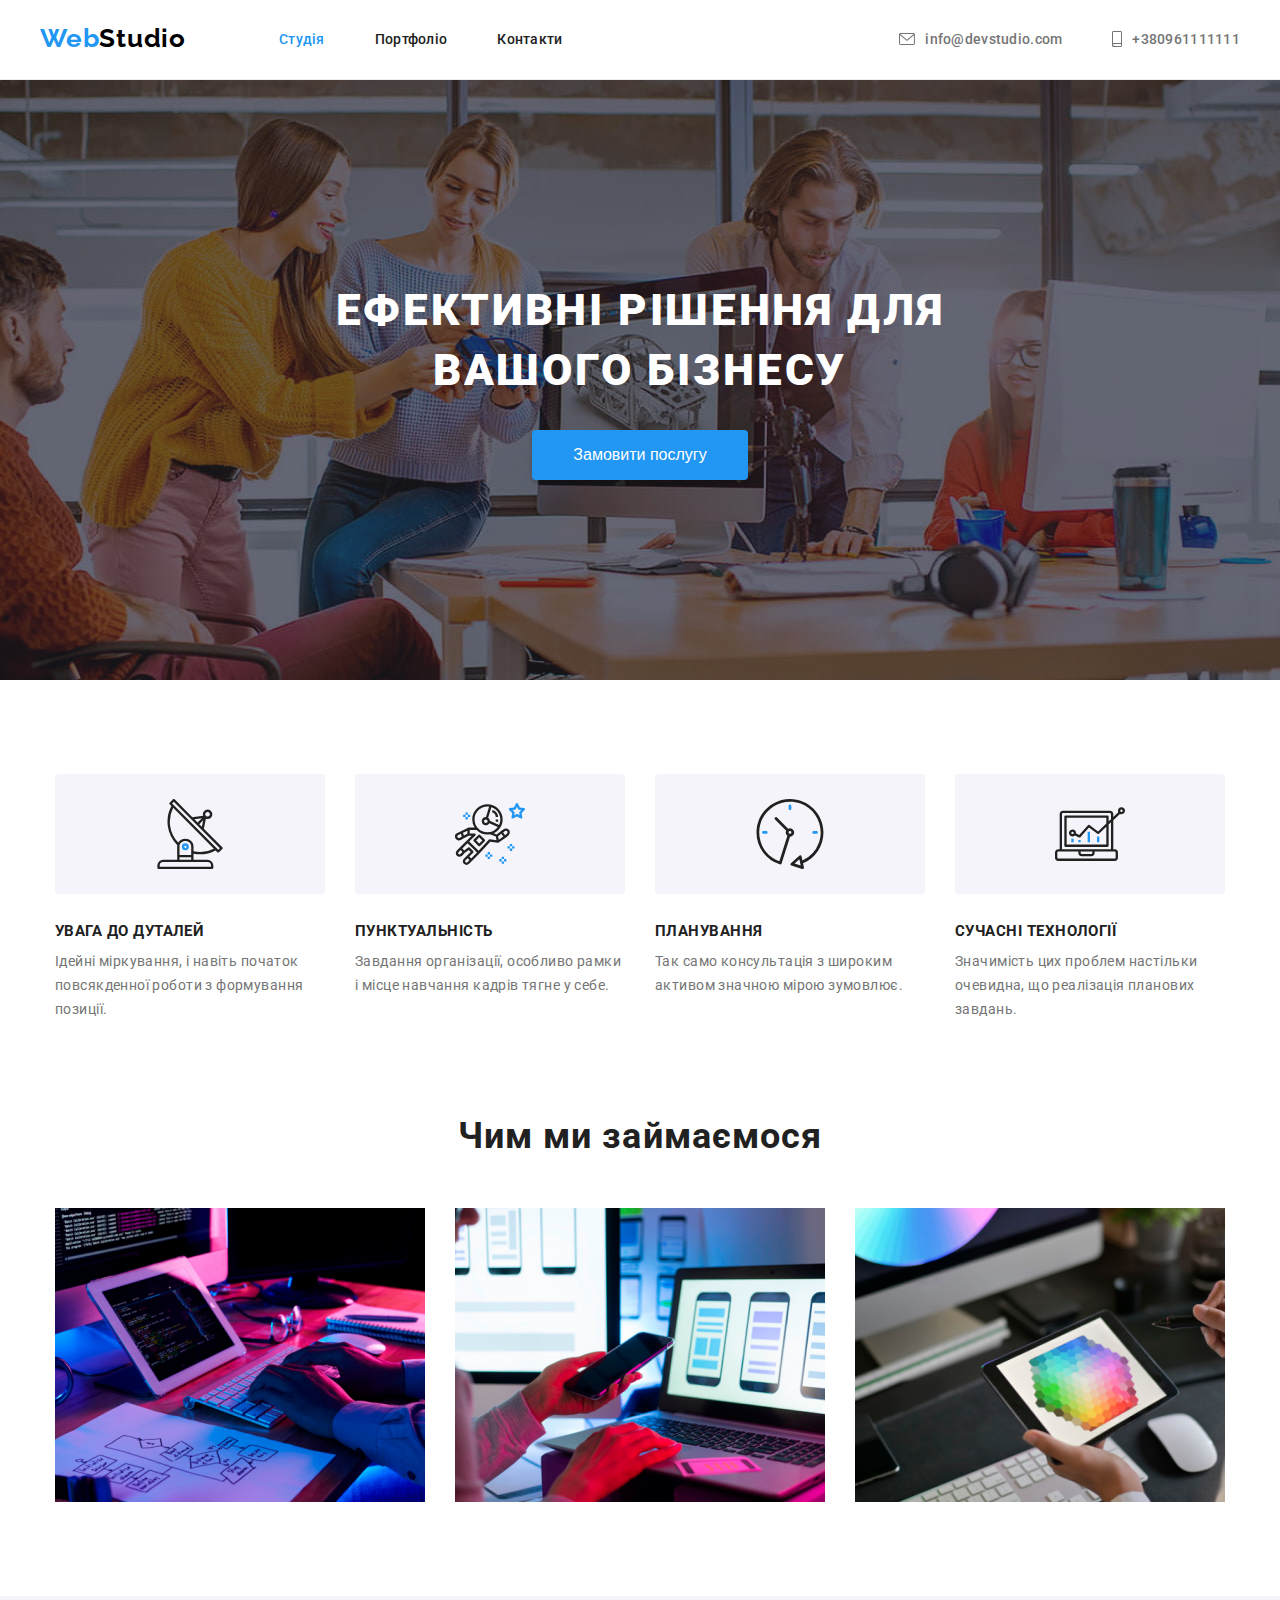
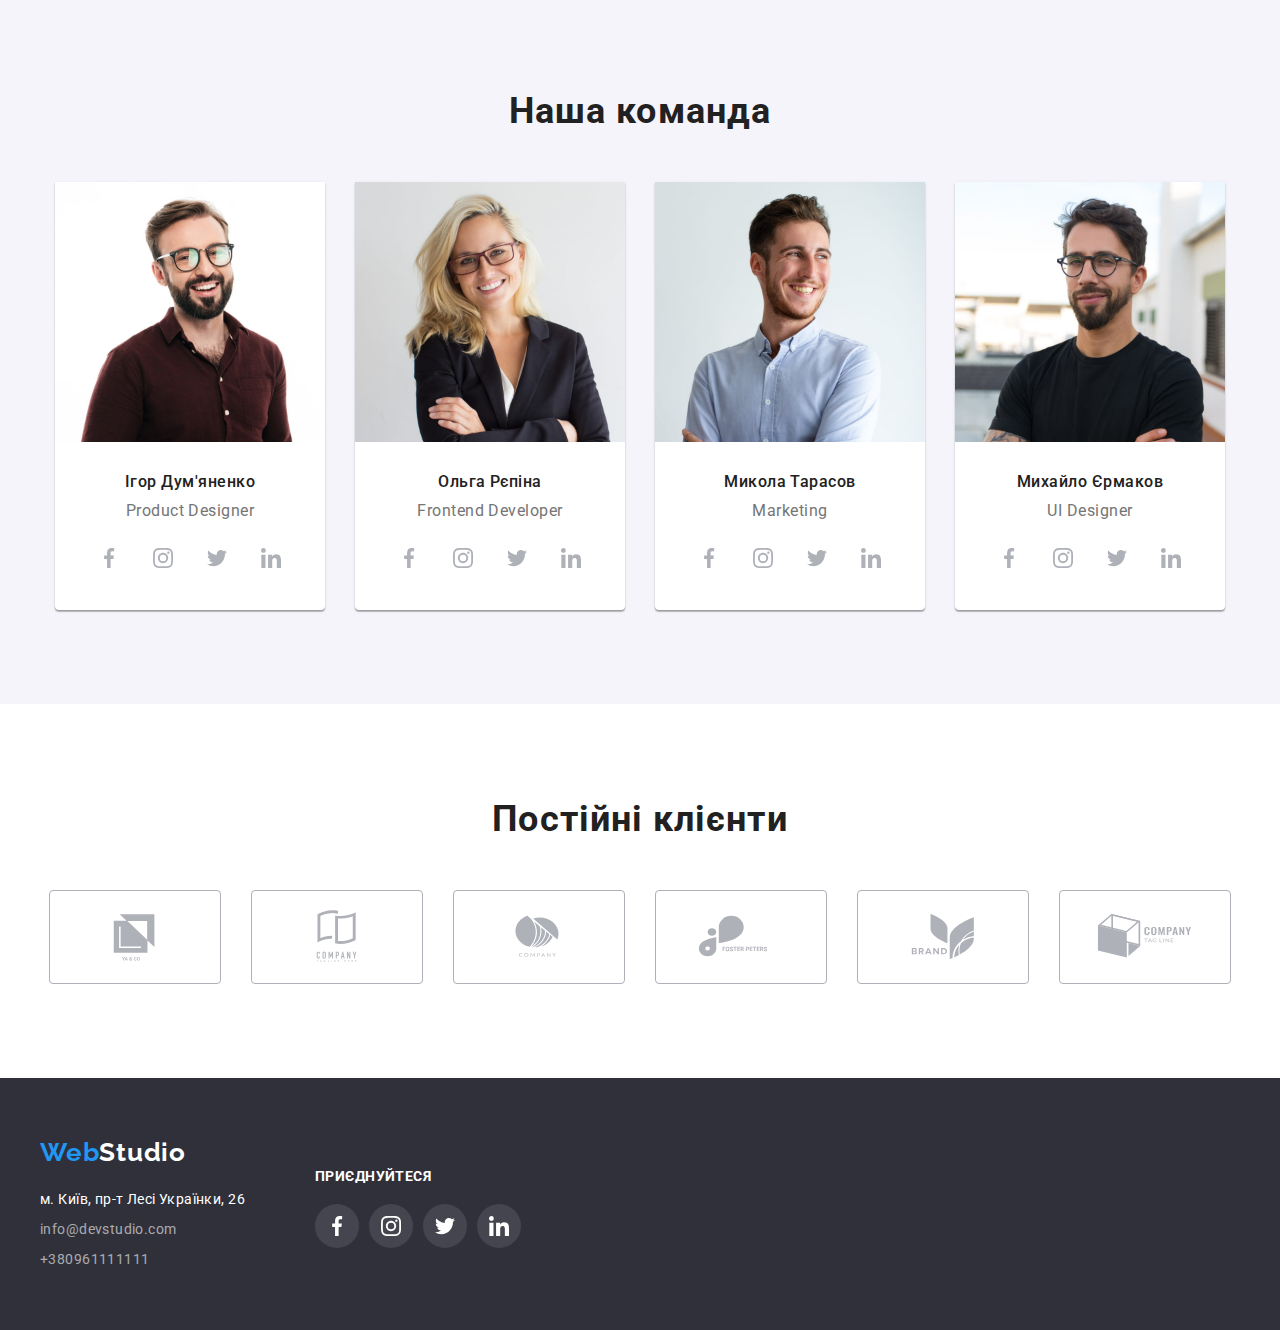
==== commit 6e25bb41: "fixed" ====
--- a/index.html
+++ b/index.html
@@ -41,7 +41,7 @@
                 </div>
             </section>
 
-            <section class="section">
+            <section class="section feature-section">
                 <div class="container feature-list-container">
                     <h2 class="hiden">Заголовок h2</h2>
                     <ul class="feature-list">
--- a/style/style.css
+++ b/style/style.css
@@ -5,59 +5,64 @@
 h4,
 h5,
 h6 {
-  margin: 0;
+    margin: 0;
+}
+
+img{
+    vertical-align: top;
 }
 
 ul,
 ol {
-  margin: 0;
-  padding-left: 0;
+    margin: 0;
+    padding-left: 0;
 }
 
 button {
-  cursor: pointer;
+    cursor: pointer;
 }
 
 address {
-  font-style: normal;
-}
-
-ul{
+    font-style: normal;
+}
+
+ul {
     list-style-type: none;
 }
 
-a{
+a {
     text-decoration: none;
 }
 
-a:visited{
+a:visited {
     color: rgba(33, 33, 33, 1);
 }
 
-a{
+a {
     color: rgba(33, 33, 33, 1);
 }
 
-a:hover{
+a:hover {
     color: rgba(33, 150, 243, 1);
 }
 
-a:focus{
+a:focus {
     color: rgba(33, 150, 243, 1);
 }
 
-button:hover{
+button:hover {
     cursor: pointer;
 }
 
-body{
+body {
     font-family: 'Roboto', 'Raleway', sans-serif;
     background-color: #FFFFFF;
     color: #212121;
     font-size: 14px;
-}
-
-.icon-container{
+    margin: 0
+}
+
+.icon-container {
     width: 270px;
     height: 120px;
     display: flex;
@@ -68,23 +73,23 @@
     margin-bottom: 30px;
 }
 
-.section{
+.section {
     padding-top: 94px;
     padding-bottom: 94px;
 }
 
-.container{
+.container {
     width: 1200px;
     padding-right: 15px;
     padding-left: 15px;
     margin: 0 auto;
 }
 
-.hiden{
+.hiden {
     display: none;
 }
 
-.section-title{
+.section-title {
     font-weight: 700;
     font-size: 36px;
     line-height: 1.17;
@@ -95,7 +100,7 @@
 }
 
 
-.navigation-bar{
+.navigation-bar {
     padding-top: 24px;
     padding-bottom: 24px;
     background: rgba(255, 255, 255, 1);
@@ -103,33 +108,33 @@
     border-bottom: 1px solid rgba(236, 236, 236, 1);
 }
 
-.navigation-container{
+.navigation-container {
     display: flex;
     flex-direction: row;
     justify-content: space-around;
     align-items: center;
 }
 
-.navigation{
+.navigation {
     display: flex;
     align-content: center;
     justify-content: center;
     align-items: center;
 }
 
-.nav-link{
+.nav-link {
     margin-left: 50px;
     font-weight: 500;
     line-height: 1.15;
     letter-spacing: 0.02em;
 }
 
-.adress-icon{
+.adress-icon {
     fill: rgba(117, 117, 117, 1);
     margin-right: 10px;
 }
 
-.adress{
+.adress {
     color: rgba(117, 117, 117, 1);
     font-weight: 500;
     line-height: 1.15;
@@ -141,7 +146,7 @@
     margin-left: auto;
 }
 
-.adress-list-header{
+.adress-list-header {
     display: flex;
     align-content: center;
     justify-content: center;
@@ -149,19 +154,19 @@
     margin-left: auto;
 }
 
-.adress:hover{
+.adress:hover {
     color: rgba(33, 150, 243, 1);
 }
 
-.adress:hover .adress-icon{
+.adress:hover .adress-icon {
     fill: rgba(33, 150, 243, 1);
 }
 
-.email{
+.email {
     margin-right: 50px;
 }
 
-.logo{
+.logo {
     margin-right: 43px;
     font-family: 'Raleway';
     font-weight: 700;
@@ -171,31 +176,34 @@
     color: rgba(0, 0, 0, 1);
 }
 
-.color-blue{
+.color-blue {
     color: rgba(33, 150, 243, 1);
 }
 
 
 
 
-.hero-section{
+.hero-section {
     padding-top: 200px;
     padding-bottom: 200px;
     background: rgba(47, 48, 58, 1);
     color: rgba(255, 255, 255, 1);
     background-image: linear-gradient(rgba(47, 48, 58, 0.4), rgba(47, 48, 58, 0.4)), url(../images/hero_background_img.jpg);
-}
-
-.hero-container{
-        display: flex;
-        align-items: center;
-        flex-wrap: wrap;
-        align-content: center;
-        justify-content: center;
-        flex-direction: column;
-}
-
-.hero-title{
+    background-position: center;
+    background-repeat: no-repeat;
+    background-size: 1600px;
+}
+
+.hero-container {
+    display: flex;
+    align-items: center;
+    flex-wrap: wrap;
+    align-content: center;
+    justify-content: center;
+    flex-direction: column;
+}
+
+.hero-title {
     font-weight: 900;
     font-size: 44px;
     line-height: 1.365;
@@ -204,7 +212,7 @@
     text-transform: uppercase;
 }
 
-.make-order{
+.make-order {
     width: 216px;
     height: 50px;
     background: rgba(33, 150, 243, 1);
@@ -218,7 +226,7 @@
 
 
 
-.feature-list{
+.feature-list {
     margin: 0 auto;
     width: fit-content;
     display: flex;
@@ -229,35 +237,39 @@
     gap: 30px;
 }
 
-.feature-list-container{
-    
-}
-
-.feture-list-icon{
+.feature-section{
+    padding-bottom: 0;
+}
+
+.feature-list-container {}
+
+.feture-list-icon {
     fill: rgba(33, 33, 33, 1);
 }
 
-.feature{
+.feature {
     width: 270px;
 }
 
-.feature-mean{
+.feature-mean {
     line-height: 1.72;
     letter-spacing: 0.03em;
     color: rgba(117, 117, 117, 1);
 }
 
-.feature-title{
+.feature-title {
+    font-size: 1.1em;
     line-height: 0.98;
     letter-spacing: 0.03em;
     text-transform: uppercase;
     color: rgba(33, 33, 33, 1);
-}
-
-
-
-
-.portfolio-img{
+    margin-bottom: 10px;
+}
+
+
+
+
+.portfolio-img {
     display: flex;
     flex-direction: row;
     align-content: center;
@@ -266,38 +278,38 @@
     gap: 30px;
 }
 
-.portfolio{
+.portfolio {
     padding-bottom: 94px;
     margin-left: calc(50% - 50vw);
     width: 100vw;
     padding-top: 94px;
 }
 
-.portfolio > h2{
+.portfolio>h2 {
     margin-bottom: 50px;
 }
 
 
 
 
-.team{
+.team {
     margin-left: calc(50% - 50vw);
     width: 100vw;
     background: rgba(245, 244, 250, 1);
 }
 
-.team > h2{
+.team>h2 {
     margin-bottom: 50px;
 }
 
-.team-list{
+.team-list {
     display: flex;
     gap: 30px;
     width: fit-content;
     margin: 0 auto;
 }
 
-.part-of-team{
+.part-of-team {
     background: #FFFFFF;
     width: 270px;
     height: 428px;
@@ -306,7 +318,7 @@
     padding: 0;
 }
 
-.team-soc-item{
+.team-soc-item {
     width: 44px;
     height: 44px;
     display: flex;
@@ -323,28 +335,37 @@
     border-radius: 50%;
 }
 
-.team-soc-list{
+.team-soc-list {
     width: 206px;
     display: flex;
     justify-content: center;
     gap: 10px;
-}
-
-.team-soc-icon{
+    margin-left: 32px;
+}
+
+.team-soc-icon {
     width: 20px;
     height: 20px;
     fill: rgba(175, 177, 184, 1);
 }
 
-.team-soc-link:hover{
+.team-soc-link:hover {
     background-color: rgba(33, 150, 243, 1);
 }
 
-.team-soc-link:hover .team-soc-icon{
+.team-soc-link:hover .team-soc-icon {
     fill: rgba(255, 255, 255, 1);
 }
 
-.team-member-name{
+.team-soc-link:focus {
+    background-color: rgba(33, 150, 243, 1);
+}
+
+.team-soc-link:focus .team-soc-icon {
+    fill: rgba(255, 255, 255, 1);
+}
+
+.team-member-name {
     margin: 30px auto 10px;
     font-weight: 500;
     font-size: 16px;
@@ -354,7 +375,7 @@
     color: rgba(33, 33, 33, 1);
 }
 
-.team-member-post{
+.team-member-post {
     margin: 10px auto 16px;
 
     font-size: 16px;
@@ -365,14 +386,14 @@
 }
 
 
-.regular-customer-list{
+.regular-customer-list {
     display: flex;
     justify-content: center;
     align-items: center;
     gap: 30px;
 }
 
-.regular-customer-link{
+.regular-customer-link {
     width: 170px;
     height: 92px;
     border: 1px solid rgba(175, 177, 184, 1);
@@ -382,23 +403,31 @@
     align-items: center;
 }
 
-.regular-customer-icon{
+.regular-customer-icon {
     width: 106px;
     height: 60px;
     fill: rgba(175, 177, 184, 1);
 }
 
-.regular-customer-link:hover{
+.regular-customer-link:hover {
     border: 1px solid rgba(33, 150, 243, 1);
 }
 
-.regular-customer-link:hover .regular-customer-icon{
+.regular-customer-link:hover .regular-customer-icon {
     fill: rgba(33, 150, 243, 1);
 }
 
-
-
-.contacts{
+.regular-customer-link:focus {
+    border: 1px solid rgba(33, 150, 243, 1);
+}
+
+.regular-customer-link:focus .regular-customer-icon {
+    fill: rgba(33, 150, 243, 1);
+}
+
+
+
+.contacts {
     margin-left: calc(50% - 50vw);
     width: 100vw;
     background: rgba(47, 48, 58, 1);
@@ -407,71 +436,74 @@
     margin-bottom: -5px;
 }
 
-.contacts-container{
-    display: flex;
-    align-items: center;
-}
-
-.footer{
+.contacts-container {
+    display: flex;
+    align-items: center;
+}
+
+.footer {
     height: 31px;
     margin-bottom: 20px;
 }
 
-.footer-soc-text{
+.footer-soc-text {
     font-family: 'Roboto';
-        font-style: normal;
-        font-weight: 700;
-        font-size: 14px;
-        line-height: 16px;
-        letter-spacing: 0.03em;
-        text-transform: uppercase;
-    
-        color: #FFFFFF;
-}
-
-.footer-soc-item{
+    font-style: normal;
+    font-weight: 700;
+    font-size: 14px;
+    line-height: 16px;
+    letter-spacing: 0.03em;
+    text-transform: uppercase;
+
+    color: #FFFFFF;
+}
+
+.footer-soc-item {
     background-color: rgba(255, 255, 255, 0.1);
     border-radius: 50%;
 }
 
-.footer-soc-icon{
+.footer-soc-icon {
     fill: rgba(255, 255, 255, 1);
 }
 
-.footer-soc-list{
+.footer-soc-list {
     margin-top: 20px;
-}
-
-.footer-soc-container{
+    margin-left: 0;
+}
+
+.footer-soc-container {
     margin-left: 70px;
 }
 
-.logo.footer{
+.logo.footer {
     color: rgba(255, 255, 255, 1);
 }
 
-.address-footer{
+.address-footer {
     margin-bottom: 9px;
     line-height: 1.5;
     letter-spacing: 0.03em;
     font-style: normal;
 }
 
-.email-tel{
+.email-tel {
     color: rgba(255, 255, 255, 0.6);
 }
 
-.map-adress{
+.map-adress {
     color: rgba(255, 255, 255, 1);
 }
 
-.map-adress:hover{
+.map-adress:hover {
     color: rgba(255, 255, 255, 1);
 }
 
 
 
-.nav-button{
+.nav-button {
+    min-width: 73px;
+    min-height: 38px;
     padding: 6px 22px;
     background: rgba(245, 244, 250, 1);
     border-radius: 4px;
@@ -479,21 +511,25 @@
     color: rgba(33, 33, 33, 1);
 }
 
-.nav-button:hover{
+.nav-button:hover {
     background: rgba(33, 150, 243, 1);
-    box-shadow: 0px 3px 1px rgba(0, 0, 0, 0.1), 0px 1px 2px rgba(0, 0, 0, 0.08), 0px 2px 2px rgba(0, 0, 0, 0.12);
+    box-shadow: 0px 3px 1px rgba(0, 0, 0, 0.1), 
+                    0px 1px 2px rgba(0, 0, 0, 0.08), 
+                        0px 2px 2px rgba(0, 0, 0, 0.12);
     border-radius: 4px;
     color: rgba(255, 255, 255, 1);
 }
 
-.nav-button:focus{
+.nav-button:focus {
     background: rgba(33, 150, 243, 1);
-    box-shadow: 0px 3px 1px rgba(0, 0, 0, 0.1), 0px 1px 2px rgba(0, 0, 0, 0.08), 0px 2px 2px rgba(0, 0, 0, 0.12);
+    box-shadow: 0px 3px 1px rgba(0, 0, 0, 0.1),
+                    0px 1px 2px rgba(0, 0, 0, 0.08),
+                        0px 2px 2px rgba(0, 0, 0, 0.12);
     border-radius: 4px;
     color: rgba(255, 255, 255, 1);
 }
 
-.button-list{
+.button-list {
     display: flex;
     align-items: center;
     flex-wrap: nowrap;
@@ -505,7 +541,7 @@
 
 
 
-.portfolio-list-of-projects{
+.portfolio-list-of-projects {
     margin: 0 auto 94px;
     margin-top: 50px;
     display: flex;
@@ -518,18 +554,31 @@
     width: 1200px;
 }
 
-.portfolio-list-of-projects>li{
-    width: 370px;
-    height: 404px;
-    border: 1px solid rgb(238, 238, 238);
-}
-
-.project-name{
+.portfolio-project-item:hover{
+    box-shadow: 0px 1px 1px rgba(0, 0, 0, 0.12),
+                    0px 4px 4px rgba(0, 0, 0, 0.06), 
+                        1px 4px 6px rgba(0, 0, 0, 0.16);
+}
+
+.portfolio-project-item:focus {
+    box-shadow: 0px 1px 1px rgba(0, 0, 0, 0.12),
+        0px 4px 4px rgba(0, 0, 0, 0.06),
+            1px 4px 6px rgba(0, 0, 0, 0.16);
+}
+
+.border-for-link{
+    width: 368px;
+    padding-top: 20px;
+    border: 1px solid rgba(238, 238, 238, 1);
+    border-top: 0px;
+}
+
+.project-name {
     width: 322px;
-    margin: 20px 24px 0;
-
-
-     
+    margin: 0 24px;
+
+
+
     font-weight: 700;
     font-size: 18px;
     line-height: 2;
@@ -537,12 +586,12 @@
     color: rgba(33, 33, 33, 1);
 }
 
-.project-category{
+.project-category {
     width: 322px;
     margin: 4px 24px 20px;
 
-     
-    
+
+
     font-size: 16px;
     line-height: 1.88;
     letter-spacing: 0.03em;
